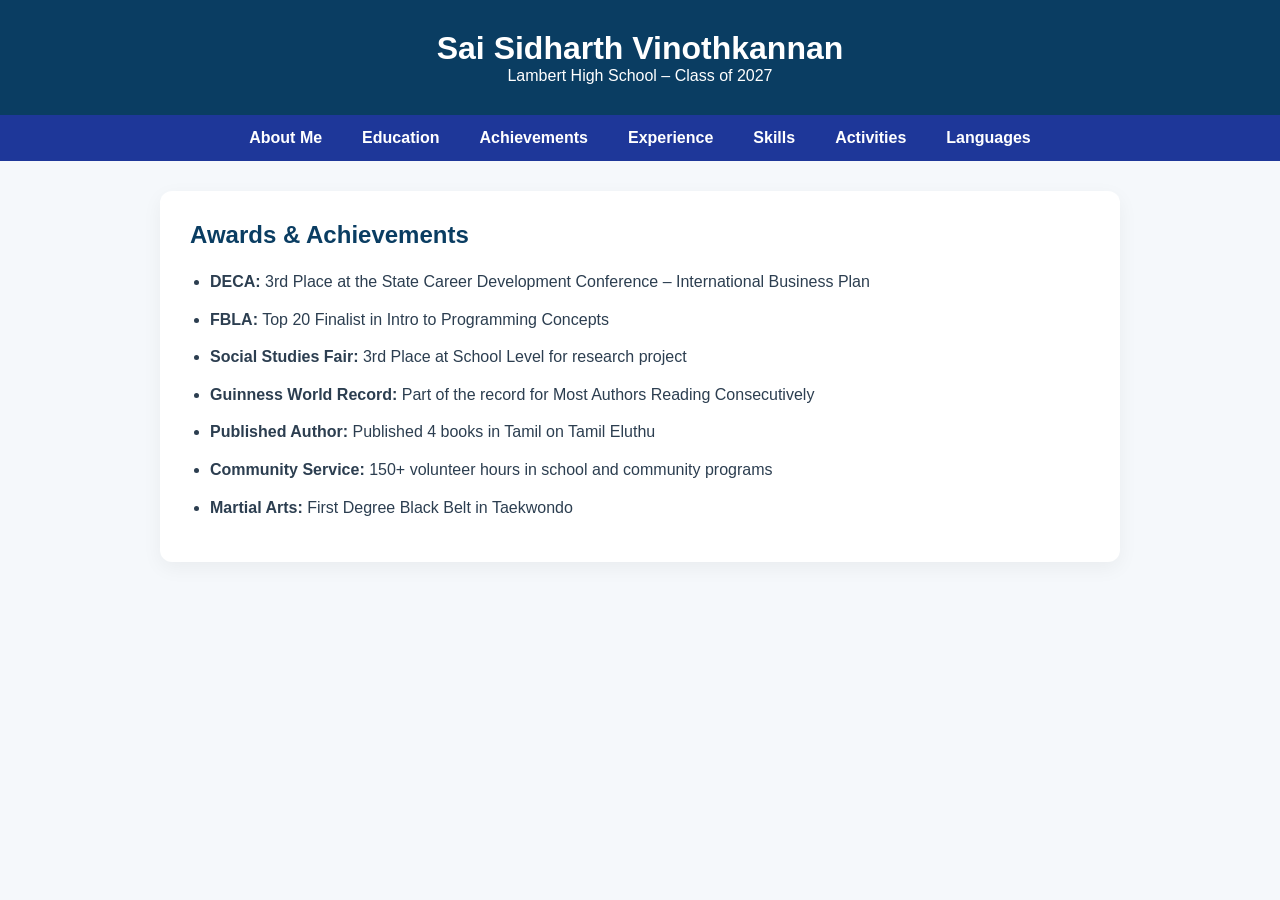
==== saisidharth.com/projects/resume/achievements.html @ 04087683 "new resume" ====
<!DOCTYPE html>
<html lang="en">
  <head>
    <meta charset="UTF-8">
    <title>Achievements - Sai Sidharth Vinothkannan</title>
    <style>
      * {
        box-sizing: border-box;
        margin: 0;
        padding: 0;
      }

      body {
        font-family: 'Segoe UI', sans-serif;
        background-color: #f5f8fb;
        color: #2c3e50;
      }

      header {
        background-color: #0a3d62;
        color: white;
        padding: 30px 20px;
        text-align: center;
        box-shadow: 0 4px 10px rgba(0,0,0,0.2);
      }

      nav {
        background-color: #1e3799;
        display: flex;
        flex-wrap: wrap;
        justify-content: center;
      }

      nav a {
        color: white;
        padding: 14px 20px;
        text-decoration: none;
        font-weight: bold;
        transition: background 0.3s ease;
      }

      nav a:hover {
        background-color: #4a69bd;
      }

      .container {
        max-width: 960px;
        margin: 30px auto;
        padding: 30px;
        background: white;
        border-radius: 12px;
        box-shadow: 0 6px 20px rgba(0, 0, 0, 0.05);
      }

      h2 {
        color: #0a3d62;
        margin-bottom: 20px;
      }

      ul {
        padding-left: 20px;
        margin-top: 10px;
      }

      li {
        margin-bottom: 12px;
        font-size: 16px;
        line-height: 1.6;
      }

      @media (max-width: 600px) {
        header h1 {
          font-size: 22px;
        }
        nav a {
          padding: 10px 12px;
          font-size: 14px;
        }
        .container {
          padding: 20px;
          margin: 20px 10px;
        }
      }
    </style>
  </head>
  <body>

    <header>
      <h1>Sai Sidharth Vinothkannan</h1>
      <p>Lambert High School – Class of 2027</p>
    </header>

    <nav>
      <a href="index.html">About Me</a>
      <a href="education.html">Education</a>
      <a href="achievements.html">Achievements</a>
      <a href="experience.html">Experience</a>
      <a href="skills.html">Skills</a>
      <a href="activities.html">Activities</a>
      <a href="languages.html">Languages</a>
    </nav>

    <div class="container">
      <h2>Awards & Achievements</h2>
      <ul>
        <li><strong>DECA:</strong> 3rd Place at the State Career Development Conference – International Business Plan</li>
        <li><strong>FBLA:</strong> Top 20 Finalist in Intro to Programming Concepts</li>
        <li><strong>Social Studies Fair:</strong> 3rd Place at School Level for research project</li>
        <li><strong>Guinness World Record:</strong> Part of the record for Most Authors Reading Consecutively</li>
        <li><strong>Published Author:</strong> Published 4 books in Tamil on Tamil Eluthu</li>
        <li><strong>Community Service:</strong> 150+ volunteer hours in school and community programs</li>
        <li><strong>Martial Arts:</strong> First Degree Black Belt in Taekwondo</li>
      </ul>
    </div>

  </body>
</html>
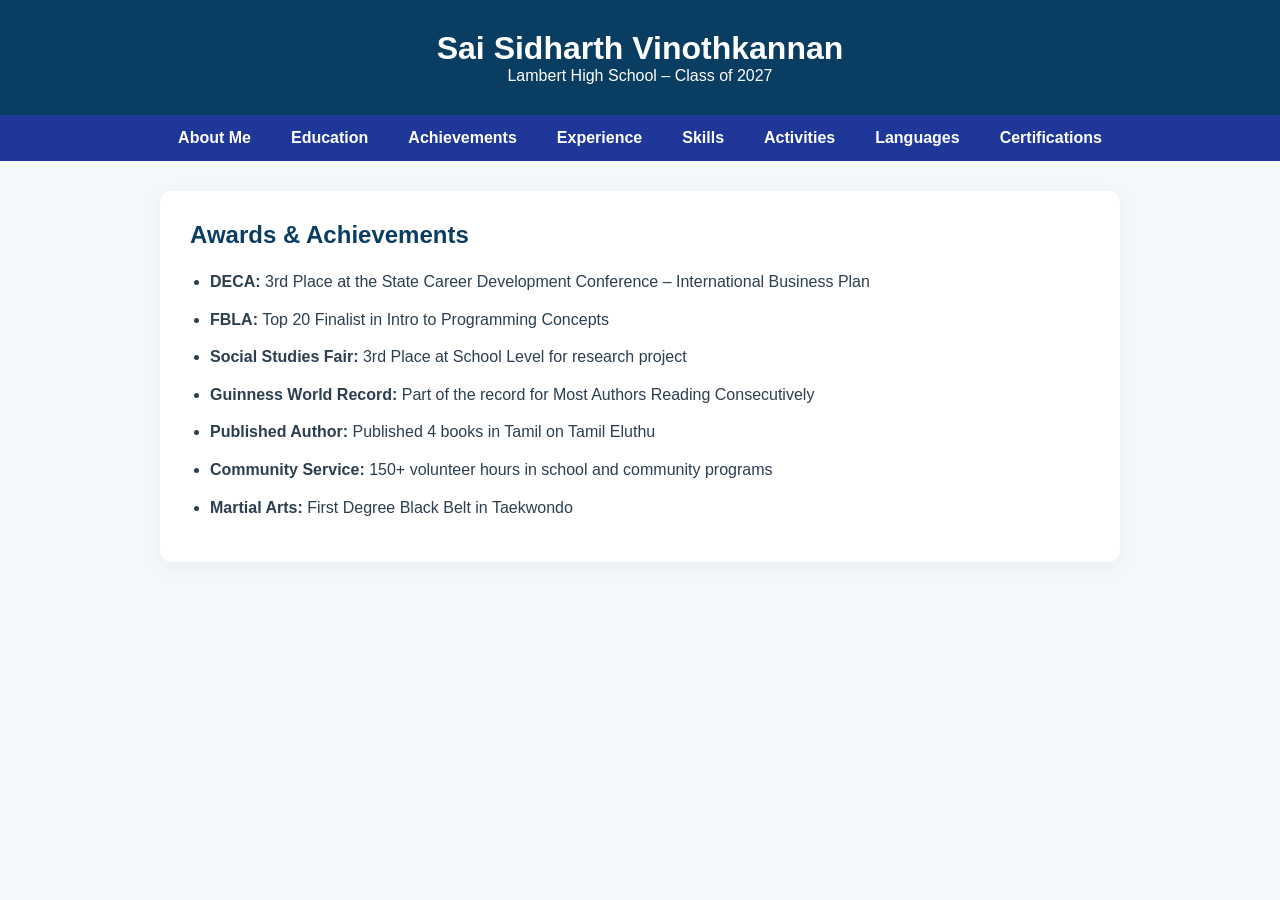
==== commit 3187847c: "New Html Page Add" ====
--- a/saisidharth.com/projects/resume/achievements.html
+++ b/saisidharth.com/projects/resume/achievements.html
@@ -90,14 +90,15 @@
       <p>Lambert High School – Class of 2027</p>
     </header>
 
-    <nav>
-      <a href="index.html">About Me</a>
+   <nav>
+      <a href="sairesume.html">About Me</a>
       <a href="education.html">Education</a>
       <a href="achievements.html">Achievements</a>
       <a href="experience.html">Experience</a>
       <a href="skills.html">Skills</a>
       <a href="activities.html">Activities</a>
       <a href="languages.html">Languages</a>
+      <a href="certifications.html">Certifications</a>
     </nav>
 
     <div class="container">
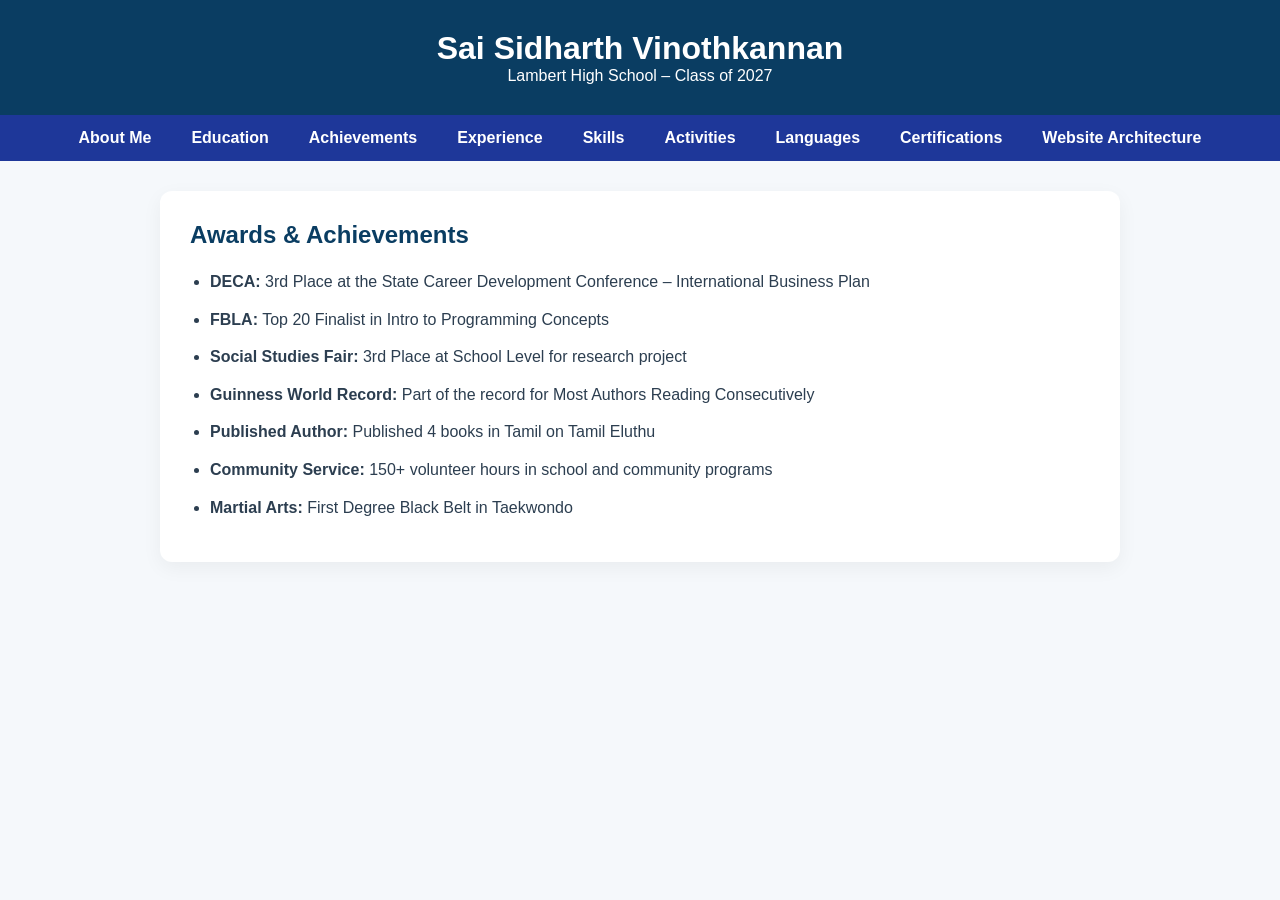
==== commit 6767a68d: "Website Archicture is added" ====
--- a/saisidharth.com/projects/resume/achievements.html
+++ b/saisidharth.com/projects/resume/achievements.html
@@ -90,7 +90,7 @@
       <p>Lambert High School – Class of 2027</p>
     </header>
 
-   <nav>
+  <nav>
       <a href="sairesume.html">About Me</a>
       <a href="education.html">Education</a>
       <a href="achievements.html">Achievements</a>
@@ -98,7 +98,8 @@
       <a href="skills.html">Skills</a>
       <a href="activities.html">Activities</a>
       <a href="languages.html">Languages</a>
-      <a href="certifications.html">Certifications</a>
+      <a href="CertificationsandTraining.html">Certifications</a>
+      <a href="Website_Architecture.html">Website Architecture</a>
     </nav>
 
     <div class="container">
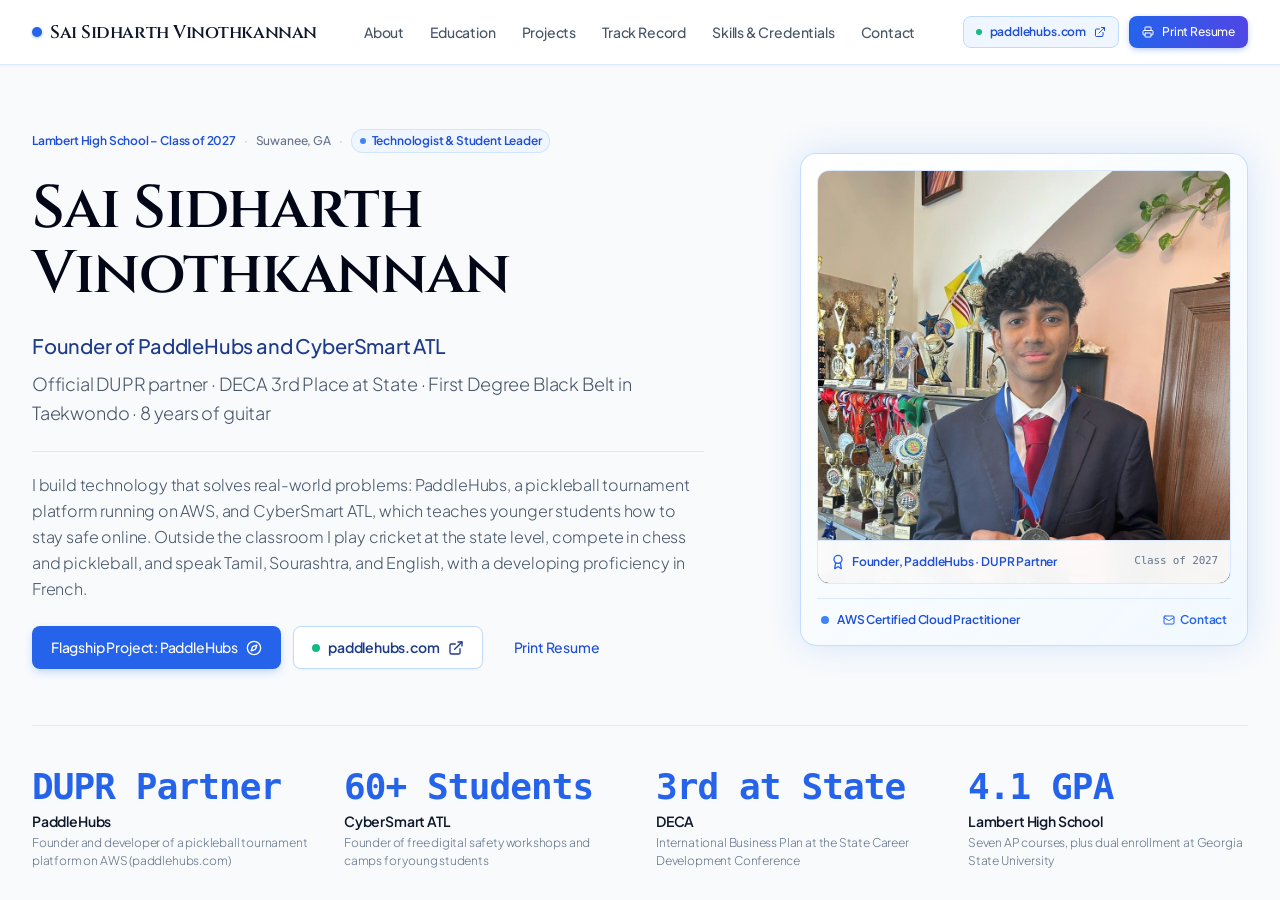
==== commit 6f7d6e8d: "Redesign resume site" ====
--- a/saisidharth.com/projects/resume/achievements.html
+++ b/saisidharth.com/projects/resume/achievements.html
@@ -1,119 +1,12 @@
 <!DOCTYPE html>
 <html lang="en">
-  <head>
-    <meta charset="UTF-8">
-    <title>Achievements - Sai Sidharth Vinothkannan</title>
-    <style>
-      * {
-        box-sizing: border-box;
-        margin: 0;
-        padding: 0;
-      }
-
-      body {
-        font-family: 'Segoe UI', sans-serif;
-        background-color: #f5f8fb;
-        color: #2c3e50;
-      }
-
-      header {
-        background-color: #0a3d62;
-        color: white;
-        padding: 30px 20px;
-        text-align: center;
-        box-shadow: 0 4px 10px rgba(0,0,0,0.2);
-      }
-
-      nav {
-        background-color: #1e3799;
-        display: flex;
-        flex-wrap: wrap;
-        justify-content: center;
-      }
-
-      nav a {
-        color: white;
-        padding: 14px 20px;
-        text-decoration: none;
-        font-weight: bold;
-        transition: background 0.3s ease;
-      }
-
-      nav a:hover {
-        background-color: #4a69bd;
-      }
-
-      .container {
-        max-width: 960px;
-        margin: 30px auto;
-        padding: 30px;
-        background: white;
-        border-radius: 12px;
-        box-shadow: 0 6px 20px rgba(0, 0, 0, 0.05);
-      }
-
-      h2 {
-        color: #0a3d62;
-        margin-bottom: 20px;
-      }
-
-      ul {
-        padding-left: 20px;
-        margin-top: 10px;
-      }
-
-      li {
-        margin-bottom: 12px;
-        font-size: 16px;
-        line-height: 1.6;
-      }
-
-      @media (max-width: 600px) {
-        header h1 {
-          font-size: 22px;
-        }
-        nav a {
-          padding: 10px 12px;
-          font-size: 14px;
-        }
-        .container {
-          padding: 20px;
-          margin: 20px 10px;
-        }
-      }
-    </style>
-  </head>
-  <body>
-
-    <header>
-      <h1>Sai Sidharth Vinothkannan</h1>
-      <p>Lambert High School – Class of 2027</p>
-    </header>
-
-  <nav>
-      <a href="sairesume.html">About Me</a>
-      <a href="education.html">Education</a>
-      <a href="achievements.html">Achievements</a>
-      <a href="experience.html">Experience</a>
-      <a href="skills.html">Skills</a>
-      <a href="activities.html">Activities</a>
-      <a href="languages.html">Languages</a>
-      <a href="CertificationsandTraining.html">Certifications</a>
-      <a href="Website_Architecture.html">Website Architecture</a>
-    </nav>
-
-    <div class="container">
-      <h2>Awards & Achievements</h2>
-      <ul>
-        <li><strong>DECA:</strong> 3rd Place at the State Career Development Conference – International Business Plan</li>
-        <li><strong>FBLA:</strong> Top 20 Finalist in Intro to Programming Concepts</li>
-        <li><strong>Social Studies Fair:</strong> 3rd Place at School Level for research project</li>
-        <li><strong>Guinness World Record:</strong> Part of the record for Most Authors Reading Consecutively</li>
-        <li><strong>Published Author:</strong> Published 4 books in Tamil on Tamil Eluthu</li>
-        <li><strong>Community Service:</strong> 150+ volunteer hours in school and community programs</li>
-        <li><strong>Martial Arts:</strong> First Degree Black Belt in Taekwondo</li>
-      </ul>
-    </div>
-
-  </body>
+<head>
+  <meta charset="UTF-8">
+  <meta http-equiv="refresh" content="0; url=sairesume.html#awards">
+  <link rel="canonical" href="sairesume.html">
+  <title>Sai Sidharth Vinothkannan</title>
+</head>
+<body>
+  <p><a href="sairesume.html#awards">Continue to the site</a></p>
+</body>
 </html>
